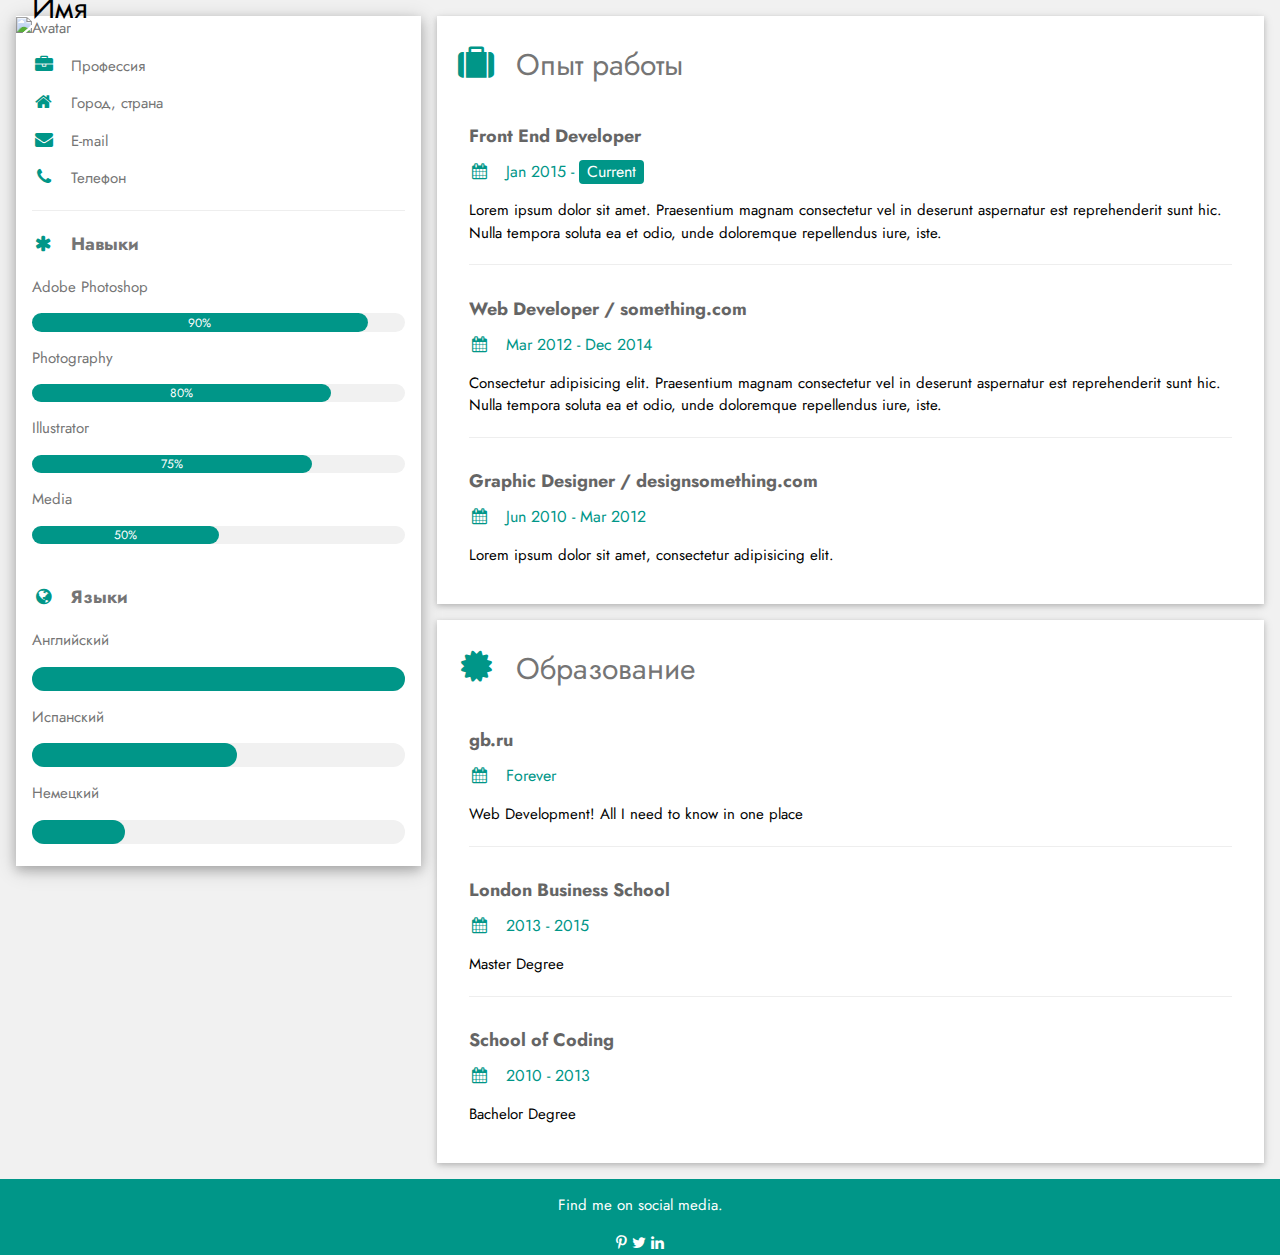
==== PHP/cv.html @ 101c06fc "php seminar added" ====
<!DOCTYPE html>
<html>
  <head>
    <title>Мое резюме</title>
    <meta charset="UTF-8">
    <meta name="viewport" content="width=device-width, initial-scale=1">
    <link rel="stylesheet" href="https://www.w3schools.com/w3css/4/w3.css">
    <link rel="preconnect" href="https://fonts.googleapis.com">
<link rel="preconnect" href="https://fonts.gstatic.com" crossorigin>
<link href="https://fonts.googleapis.com/css2?family=Jost:wght@300&display=swap" rel="stylesheet">
    <link rel="stylesheet" href="https://cdnjs.cloudflare.com/ajax/libs/font-awesome/4.7.0/css/font-awesome.min.css">
    <style>
    html,body,h1,h2,h3,h4,h5,h6 {font-family: 'Jost', sans-serif;}
    </style>
  </head>
<body class="w3-light-grey">

<!-- Page Container -->
<div class="w3-content w3-margin-top" style="max-width:1400px;">

  <!-- The Grid -->
  <div class="w3-row-padding">
  
    <!-- Left Column -->
    <div class="w3-third">
    
      <div class="w3-white w3-text-grey w3-card-4">
        <div class="w3-display-container">
          <img src="https://imgfon.ru/Images/Details_img_880px/Animals/glaza-belyy_fon-kotik-morda-polosatyy.webp" style="width:100%" alt="Avatar">
          <div class="w3-display-bottomleft w3-container w3-text-black">
            <h2>Имя</h2>
          </div>
        </div>
        <div class="w3-container">
          <p><i class="fa fa-briefcase fa-fw w3-margin-right w3-large w3-text-teal"></i>Профессия</p>
          <p><i class="fa fa-home fa-fw w3-margin-right w3-large w3-text-teal"></i>Город, страна</p>
          <p><i class="fa fa-envelope fa-fw w3-margin-right w3-large w3-text-teal"></i>E-mail</p>
          <p><i class="fa fa-phone fa-fw w3-margin-right w3-large w3-text-teal"></i>Телефон</p>
          <hr>

          <p class="w3-large"><b><i class="fa fa-asterisk fa-fw w3-margin-right w3-text-teal"></i>Навыки</b></p>
          <p>Adobe Photoshop</p>
          <div class="w3-light-grey w3-round-xlarge w3-small">
            <div class="w3-container w3-center w3-round-xlarge w3-teal" style="width:90%">90%</div>
          </div>
          <p>Photography</p>
          <div class="w3-light-grey w3-round-xlarge w3-small">
            <div class="w3-container w3-center w3-round-xlarge w3-teal" style="width:80%">
              <div class="w3-center w3-text-white">80%</div>
            </div>
          </div>
          <p>Illustrator</p>
          <div class="w3-light-grey w3-round-xlarge w3-small">
            <div class="w3-container w3-center w3-round-xlarge w3-teal" style="width:75%">75%</div>
          </div>
          <p>Media</p>
          <div class="w3-light-grey w3-round-xlarge w3-small">
            <div class="w3-container w3-center w3-round-xlarge w3-teal" style="width:50%">50%</div>
          </div>
          <br>

          <p class="w3-large w3-text-theme"><b><i class="fa fa-globe fa-fw w3-margin-right w3-text-teal"></i>Языки</b></p>
          <p>Английский</p>
          <div class="w3-light-grey w3-round-xlarge">
            <div class="w3-round-xlarge w3-teal" style="height:24px;width:100%"></div>
          </div>
          <p>Испанский</p>
          <div class="w3-light-grey w3-round-xlarge">
            <div class="w3-round-xlarge w3-teal" style="height:24px;width:55%"></div>
          </div>
          <p>Немецкий</p>
          <div class="w3-light-grey w3-round-xlarge">
            <div class="w3-round-xlarge w3-teal" style="height:24px;width:25%"></div>
          </div>
          <br>
        </div>
      </div><br>

    <!-- End Left Column -->
    </div>

    <!-- Right Column -->
    <div class="w3-twothird">
    
      <div class="w3-container w3-card w3-white w3-margin-bottom">
        <h2 class="w3-text-grey w3-padding-16"><i class="fa fa-suitcase fa-fw w3-margin-right w3-xxlarge w3-text-teal"></i>Опыт работы</h2>
        <div class="w3-container">
          <h5 class="w3-opacity"><b>Front End Developer </b></h5>
          <h6 class="w3-text-teal"><i class="fa fa-calendar fa-fw w3-margin-right"></i>Jan 2015 - <span class="w3-tag w3-teal w3-round">Current</span></h6>
          <p>Lorem ipsum dolor sit amet. Praesentium magnam consectetur vel in deserunt aspernatur est reprehenderit sunt hic. Nulla tempora soluta ea et odio, unde doloremque repellendus iure, iste.</p>
          <hr>
        </div>
        <div class="w3-container">
          <h5 class="w3-opacity"><b>Web Developer / something.com</b></h5>
          <h6 class="w3-text-teal"><i class="fa fa-calendar fa-fw w3-margin-right"></i>Mar 2012 - Dec 2014</h6>
          <p>Consectetur adipisicing elit. Praesentium magnam consectetur vel in deserunt aspernatur est reprehenderit sunt hic. Nulla tempora soluta ea et odio, unde doloremque repellendus iure, iste.</p>
          <hr>
        </div>
        <div class="w3-container">
          <h5 class="w3-opacity"><b>Graphic Designer / designsomething.com</b></h5>
          <h6 class="w3-text-teal"><i class="fa fa-calendar fa-fw w3-margin-right"></i>Jun 2010 - Mar 2012</h6>
          <p>Lorem ipsum dolor sit amet, consectetur adipisicing elit. </p><br>
        </div>
      </div>

      <div class="w3-container w3-card w3-white">
        <h2 class="w3-text-grey w3-padding-16"><i class="fa fa-certificate fa-fw w3-margin-right w3-xxlarge w3-text-teal"></i>Образование</h2>
        <div class="w3-container">
          <h5 class="w3-opacity"><b>gb.ru</b></h5>
          <h6 class="w3-text-teal"><i class="fa fa-calendar fa-fw w3-margin-right"></i>Forever</h6>
          <p>Web Development! All I need to know in one place</p>
          <hr>
        </div>
        <div class="w3-container">
          <h5 class="w3-opacity"><b>London Business School</b></h5>
          <h6 class="w3-text-teal"><i class="fa fa-calendar fa-fw w3-margin-right"></i>2013 - 2015</h6>
          <p>Master Degree</p>
          <hr>
        </div>
        <div class="w3-container">
          <h5 class="w3-opacity"><b>School of Coding</b></h5>
          <h6 class="w3-text-teal"><i class="fa fa-calendar fa-fw w3-margin-right"></i>2010 - 2013</h6>
          <p>Bachelor Degree</p><br>
        </div>
      </div>

    <!-- End Right Column -->
    </div>
    
  <!-- End Grid -->
  </div>
  
  <!-- End Page Container -->
</div>

<!-- Footer -->
<footer class="w3-container w3-teal w3-center w3-margin-top">
  <p>Find me on social media.</p>
  <i class="fa fa-pinterest-p w3-hover-opacity"></i>
  <i class="fa fa-twitter w3-hover-opacity"></i>
  <i class="fa fa-linkedin w3-hover-opacity"></i>
 <!-- End footer -->
 </footer>

</body>
</html>
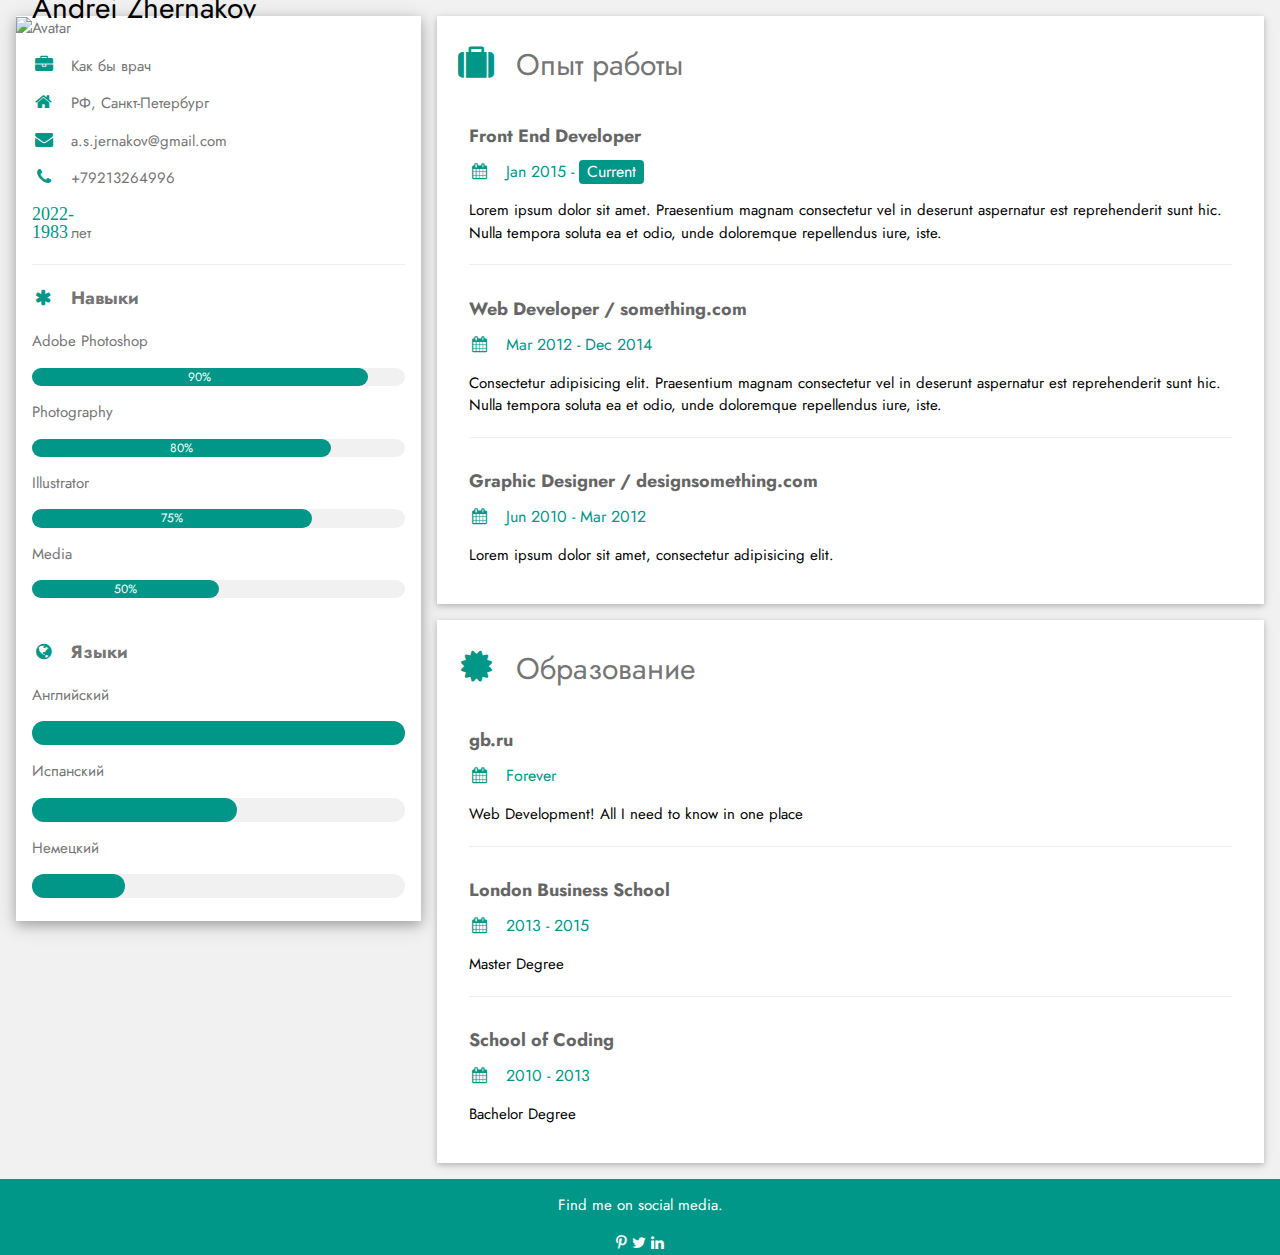
==== commit f498c620: "last but one seminar" ====
--- a/PHP/cv.html
+++ b/PHP/cv.html
@@ -28,14 +28,15 @@
         <div class="w3-display-container">
           <img src="https://imgfon.ru/Images/Details_img_880px/Animals/glaza-belyy_fon-kotik-morda-polosatyy.webp" style="width:100%" alt="Avatar">
           <div class="w3-display-bottomleft w3-container w3-text-black">
-            <h2>Имя</h2>
+            <h2>Andrei Zhernakov</h2>
           </div>
         </div>
         <div class="w3-container">
-          <p><i class="fa fa-briefcase fa-fw w3-margin-right w3-large w3-text-teal"></i>Профессия</p>
-          <p><i class="fa fa-home fa-fw w3-margin-right w3-large w3-text-teal"></i>Город, страна</p>
-          <p><i class="fa fa-envelope fa-fw w3-margin-right w3-large w3-text-teal"></i>E-mail</p>
-          <p><i class="fa fa-phone fa-fw w3-margin-right w3-large w3-text-teal"></i>Телефон</p>
+          <p><i class="fa fa-briefcase fa-fw w3-margin-right w3-large w3-text-teal"></i>Как бы врач</p>
+          <p><i class="fa fa-home fa-fw w3-margin-right w3-large w3-text-teal"></i>РФ, Санкт-Петербург</p>
+          <p><i class="fa fa-envelope fa-fw w3-margin-right w3-large w3-text-teal"></i>a.s.jernakov@gmail.com</p>
+          <p><i class="fa fa-phone fa-fw w3-margin-right w3-large w3-text-teal"></i>+79213264996</p>
+          <p><i class="fa fa-age fa-fw w3-margin-right w3-large w3-text-teal">2022-1983</i>лет</p>
           <hr>
 
           <p class="w3-large"><b><i class="fa fa-asterisk fa-fw w3-margin-right w3-text-teal"></i>Навыки</b></p>
